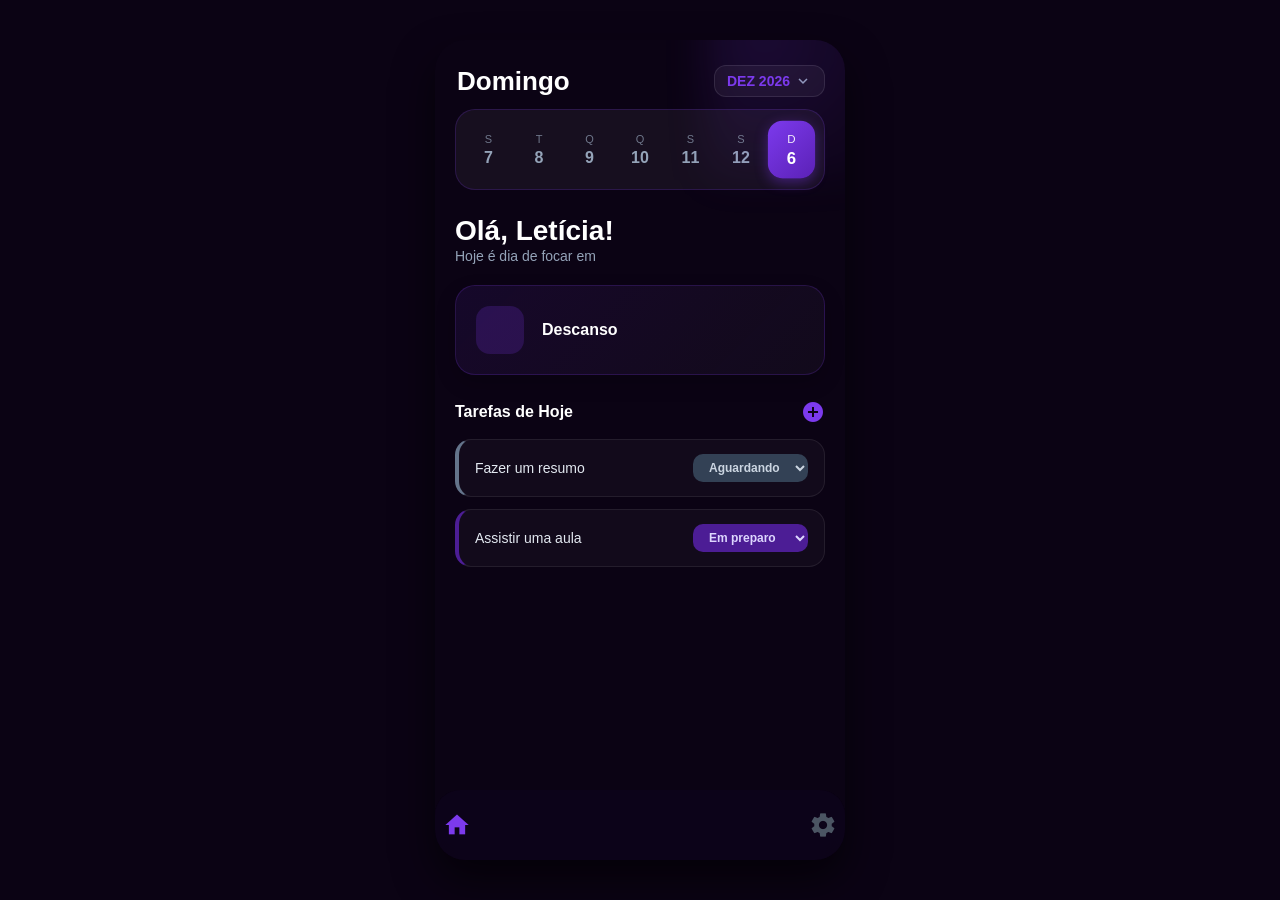
==== dashboard.html @ 3019b481 "adicionei uma lista de tarefas no dashboard" ====
<!DOCTYPE html>
<html lang="pt-BR">
<head>
    <meta charset="UTF-8">
    <meta name="viewport" content="width=device-width, initial-scale=1.0">
    <title>EduFocus - Painel</title>
    <link href="https://fonts.googleapis.com/icon?family=Material+Icons" rel="stylesheet">
    <link rel="stylesheet" href="dashboard.css">
</head>
<body>

    <div class="app-screen dashboard">
        <div class="sphere sphere-4"></div>
        
        <div class="dashboard-content">
                <div class="dashboard-header">
    <div class="header-top-row">
        <h1 id="current-day-name"></h1>
        <div class="month-selector" id="open-full-calendar">
            <span id="current-month-year">JUL 2026</span>
            <i class="material-icons">expand_more</i>
        </div>
    </div>

    <div class="calendar-strip">
        <div class="day" data-day="1"><small>S</small><strong class="num">-</strong></div>
        <div class="day" data-day="2"><small>T</small><strong class="num">-</strong></div>
        <div class="day" data-day="3"><small>Q</small><strong class="num">-</strong></div>
        <div class="day" data-day="4"><small>Q</small><strong class="num">-</strong></div>
        <div class="day" data-day="5"><small>S</small><strong class="num">-</strong></div>
        <div class="day" data-day="6"><small>S</small><strong class="num">-</strong></div>
        <div class="day" data-day="0"><small>D</small><strong class="num">-</strong></div>
    </div>
</div>

<div class="calendar-modal" id="calendar-modal">
    <div class="modal-content">
        <div class="modal-header">
            <button id="prev-month"><i class="material-icons">chevron_left</i></button>
            <h3 id="modal-month-title">Julho 2026</h3>
            <button id="next-month"><i class="material-icons">chevron_right</i></button>
        </div>
        <div class="modal-weekdays">
            <div>D</div><div>S</div><div>T</div><div>Q</div><div>Q</div><div>S</div><div>S</div>
        </div>
        <div class="modal-days-grid" id="modal-days-grid">
            </div>
        <button class="close-modal-btn" id="close-calendar">Fechar</button>
    </div>
</div>
            </header>

            <main class="main-stats">
        <div class="welcome-msg">
            <h2>Olá, Letícia!</h2>
            <span>Hoje é dia de focar em</span>
        </div>

        <div class="schedule-card">
            <div class="schedule-icon">
                <i class="material-icons" id="schedule-icon-day">auto_stories</i>
            </div>
            <div class="schedule-info">
                <h3 id="schedule-subject">Carregando cronograma...</h3>
                <p>Matéria do dia</p>
            </div>
        </div>

        <div class="tasks-section">
            <div class="tasks-header">
                <h4>Tarefas de Hoje</h4>
                <button id="add-task-btn"><i class="material-icons">add_circle</i></button>
            </div>
            
            <div class="tasks-list" id="tasks-list">
                </div>
        </div>
        </main>

            <nav class="bottom-nav">
                <span class="material-icons active">home</span>
                <span class="material-icons">leaderboard</span>
                <span class="material-icons">settings</span>
            </nav>
        </div>
    </div>

    <script src="script.js"></script>
</body>
</html>
---- dashboard.css ----
/* 1. RESET DE BORDAS E FONTES */
* {
    margin: 0;
    padding: 0;
    box-sizing: border-box;
    font-family: 'Segoe UI', Roboto, Helvetica, Arial, sans-serif;
}

body {
    width: 100vw;
    height: 100vh;
    background-color: #0b0314;
    display: flex;
    justify-content: center;
    align-items: center;
    overflow: hidden;
}

/* 2. ESTRUTURA DO CELULAR (FORÇANDO ALINHAMENTO NO TOPO) */
.app-screen {
    position: relative;
    width: 100%;
    max-width: 410px;
    height: 100%;
    max-height: 820px;
    border-radius: 30px;
    box-shadow: 0 20px 40px rgba(0,0,0,0.6);
    overflow: hidden;
    background-color: #0b0314;
    display: flex;
    flex-direction: column;
    justify-content: flex-start; /* Alinha o conteúdo estritamente no topo */
}

/* 3. A TELA DA DASHBOARD */
.dashboard {
    width: 100%;
    height: 100%;
    padding: 25px 20px 20px 20px; /* Margem sutil no topo para não colar na carcaça do celular */
    display: flex;
    flex-direction: column;
    justify-content: flex-start; /* Remove espaçamentos automáticos que jogam pro centro */
}

/* 4. CONTEÚDO DA DASHBOARD */
.dashboard-content {
    width: 100%;
    display: flex;
    flex-direction: column;
    justify-content: flex-start;
    flex-grow: 1; /* Ocupa o espaço útil superior */
}

/* 5. CABEÇALHO DO CALENDÁRIO (FIXADO NO TOPO) */
.dashboard-header {
    width: 100%;
    margin-bottom: 25px; /* Define exatamente o espaço fixo antes do próximo bloco */
}

#current-day-name {
    font-size: 26px;
    font-weight: 700;
    color: #ffffff;
    text-transform: capitalize;
    margin-bottom: 12px;
    padding-left: 2px;
}

/* FAIXA DO CALENDÁRIO */
.calendar-strip {
    display: flex;
    justify-content: space-between;
    background: rgba(255, 255, 255, 0.05);
    padding: 12px 10px;
    border-radius: 20px;
    border: 1px solid rgba(124, 58, 237, 0.2);
}

.day {
    width: 45px;
    height: 55px; /* Aumentamos um pouco a altura para caber os dois elementos */
    display: flex;
    flex-direction: column; /* Coloca a letra em cima e o número embaixo */
    align-items: center;
    justify-content: center;
    border-radius: 14px;
    color: #94a3b8;
    gap: 4px; /* Espaço sutil entre a letra e o número */
    transition: 0.3s;
}

.day small {
    font-size: 11px;
    font-weight: 500;
    text-transform: uppercase;
    opacity: 0.7;
}

/* Número do dia (maior) */
.day .num {
    font-size: 16px;
    font-weight: 700;
}

.day.active {
    background: linear-gradient(135deg, #7c3aed 0%, #5b21b6 100%);
    color: white;
    box-shadow: 0 4px 12px rgba(124, 58, 237, 0.4);
    transform: scale(1.05);
}

.day.active small {
    opacity: 0.9;
}

/* 6. BLOCO DE CONTEÚDO (LOGO ABAIXO DO CALENDÁRIO) */
.main-stats {
    width: 100%;
    display: flex;
    flex-direction: column;
    justify-content: flex-start;
    margin-bottom: auto; /* Truque CSS: empurra o menu de navegação lá para o rodapé */
}

.welcome-msg h2 {
    font-size: 28px;
    color: white;
}

.welcome-msg span {
    color: #94a3b8;
    font-size: 14px;
}

/* CARD DE TAREFA */
.task-card {
    background: rgba(255, 255, 255, 0.05);
    margin-top: 20px;
    padding: 20px;
    border-radius: 20px;
    display: flex;
    align-items: center;
    gap: 15px;
    border: 1px solid rgba(255, 255, 255, 0.1);
}

.status-dot {
    width: 8px;
    height: 8px;
    background: #22c55e;
    border-radius: 50%;
    margin-left: auto;
}

/* 7. MENU INFERIOR FIXADO EM BAIXO */
.bottom-nav {
    height: 70px;
    display: flex;
    justify-content: space-around;
    align-items: center;
    background: rgba(13, 4, 26, 0.95);
    backdrop-filter: blur(10px);
    border-radius: 25px 25px 0 0;
    margin: 0 -20px -20px -20px; /* Compensa o padding da dashboard para colar nas bordas */
}

.bottom-nav .material-icons {
    color: #4b5563;
    font-size: 28px;
    cursor: pointer;
}

.bottom-nav .active {
    color: #7c3aed;
}

/* ESFERA DE FUNDO */
.sphere-4 {
    position: absolute;
    width: 200px;
    height: 200px;
    top: -60px;
    right: -60px;
    background: radial-gradient(circle at 30% 30%, rgba(124, 58, 237, 0.15), transparent);
    filter: blur(20px);
    pointer-events: none;
}
/* Alinhamento do Dia e Mês no topo */
.header-top-row {
    display: flex;
    justify-content: space-between;
    align-items: center;
    width: 100%;
    margin-bottom: 12px;
}

/* Removemos a margem antiga do Domingo para não quebrar o layout */
#current-day-name {
    margin-bottom: 0 !important; 
}

/* Estilo do Seletor de Mês (Canto Direito) */
.month-selector {
    display: flex;
    align-items: center;
    gap: 4px;
    background: rgba(255, 255, 255, 0.05);
    padding: 6px 12px;
    border-radius: 12px;
    cursor: pointer;
    border: 1px solid rgba(255, 255, 255, 0.1);
    transition: 0.2s;
}

.month-selector:hover {
    background: rgba(255, 255, 255, 0.1);
}

.month-selector span {
    font-size: 14px;
    font-weight: 700;
    color: #7c3aed; /* Cor Roxa para destacar */
    text-transform: uppercase;
}

.month-selector i {
    color: #94a3b8;
    font-size: 18px;
}

/* --- TELA DO CALENDÁRIO COMPLETO (MODAL) --- */
.calendar-modal {
    position: absolute;
    top: 0;
    left: 0;
    width: 100%;
    height: 100%;
    background: rgba(11, 3, 20, 0.9);
    backdrop-filter: blur(8px);
    display: flex;
    justify-content: center;
    align-items: center;
    z-index: 100;
    opacity: 0;
    pointer-events: none;
    transition: 0.3s ease;
}

/* Quando o modal ganha a classe .open, ele aparece */
.calendar-modal.open {
    opacity: 1;
    pointer-events: auto;
}

.modal-content {
    background: #130924;
    width: 90%;
    border-radius: 24px;
    padding: 20px;
    border: 1px solid rgba(124, 58, 237, 0.3);
    box-shadow: 0 10px 30px rgba(0,0,0,0.5);
}

.modal-header {
    display: flex;
    justify-content: space-between;
    align-items: center;
    margin-bottom: 20px;
}

.modal-header h3 {
    color: white;
    font-size: 18px;
    font-weight: 700;
}

.modal-header button {
    background: none;
    border: none;
    color: #7c3aed;
    cursor: pointer;
}

.modal-weekdays {
    display: grid;
    grid-template-columns: repeat(7, 1fr);
    text-align: center;
    color: #4b5563;
    font-weight: 700;
    font-size: 12px;
    margin-bottom: 10px;
}

.modal-days-grid {
    display: grid;
    grid-template-columns: repeat(7, 1fr);
    gap: 8px;
    text-align: center;
}

.modal-day {
    color: #94a3b8;
    padding: 8px 0;
    font-size: 14px;
    font-weight: 600;
    border-radius: 8px;
}

.modal-day.empty {
    opacity: 0;
}

.modal-day.today {
    background: #7c3aed;
    color: white;
}

.close-modal-btn {
    width: 100%;
    background: rgba(255, 255, 255, 0.05);
    border: 1px solid rgba(255, 255, 255, 0.1);
    color: white;
    padding: 12px;
    border-radius: 14px;
    margin-top: 20px;
    font-weight: 600;
    cursor: pointer;
}
/* Estilização do Título "Hoje é dia de focar em" */
.focus-title {
    color: #94a3b8;
    font-size: 15px;
    font-weight: 500;
    display: block;
    margin-top: 5px;
}

/* Card do Cronograma Dinâmico */
.schedule-card {
    background: linear-gradient(135deg, rgba(124, 58, 237, 0.1) 0%, rgba(255, 255, 255, 0.03) 100%);
    margin-top: 20px;
    padding: 20px;
    border-radius: 20px;
    display: flex;
    align-items: center;
    gap: 18px;
    border: 1px solid rgba(124, 58, 237, 0.2);
    box-shadow: 0 8px 20px rgba(0, 0, 0, 0.2);
}

/* Ícone Redondo */
.schedule-icon {
    width: 48px;
    height: 48px;
    background: rgba(124, 58, 237, 0.2);
    border-radius: 14px;
    display: flex;
    align-items: center;
    justify-content: center;
}

.schedule-icon i {
    color: #a78bfa;
    font-size: 24px;
}

/* Textos do Card */
.schedule-info h3 {
    color: #ffffff;
    font-size: 16px;
    font-weight: 600;
    line-height: 1.4;
}

.schedule-info p {
    color: #64748b;
    font-size: 12px;
    margin-top: 2px;
    text-transform: uppercase;
    letter-spacing: 0.5px;
}
/* Container Geral de Tarefas */
.tasks-section {
    margin-top: 25px;
    width: 100%;
}

.tasks-header {
    display: flex;
    justify-content: space-between;
    align-items: center;
    margin-bottom: 15px;
}

.tasks-header h4 {
    color: #ffffff;
    font-size: 16px;
    font-weight: 600;
}

.tasks-header button {
    background: none;
    border: none;
    color: #7c3aed;
    cursor: pointer;
    display: flex;
    align-items: center;
}

/* Lista e Card de Tarefa */
.tasks-list {
    display: flex;
    flex-direction: column;
    gap: 12px;
}

.task-item {
    background: rgba(255, 255, 255, 0.03);
    border: 1px solid rgba(255, 255, 255, 0.08);
    padding: 14px 16px;
    border-radius: 16px;
    display: flex;
    justify-content: space-between;
    align-items: center;
    transition: all 0.3s ease;
}

.task-text {
    color: #e2e8f0;
    font-size: 14px;
    font-weight: 500;
}

/* Seletor de Progresso (Estilo do Botão) */
.status-select {
    background: #1e1b4b;
    color: #ffffff;
    border: none;
    padding: 6px 12px;
    border-radius: 10px;
    font-size: 12px;
    font-weight: 600;
    cursor: pointer;
    outline: none;
    transition: background 0.3s ease;
}

/* --- CORES DOS ESTADOS DE PROGRESSO --- */
.task-item.status-todo {
    border-left: 4px solid #64748b; /* Borda cinza */
}
.task-item.status-todo .status-select {
    background: #334155; /* Botão cinza */
    color: #cbd5e1;
}

.task-item.status-doing {
    border-left: 4px solid #4c1d95; /* Borda roxo escuro */
}
.task-item.status-doing .status-select {
    background: #4c1d95; /* Botão roxo escuro */
    color: #ddd6fe;
}

.task-item.status-done {
    border-left: 4px solid #22c55e; /* Borda verde brilhante */
    opacity: 0.6; /* Dá o efeito visual de item arquivado/concluído */
}
.task-item.status-done .task-text {
    text-decoration: line-through; /* Risca o texto da tarefa */
    color: #64748b;
}
.task-item.status-done .status-select {
    background: #166534; /* Botão verde escuro */
    color: #4ade80;
}
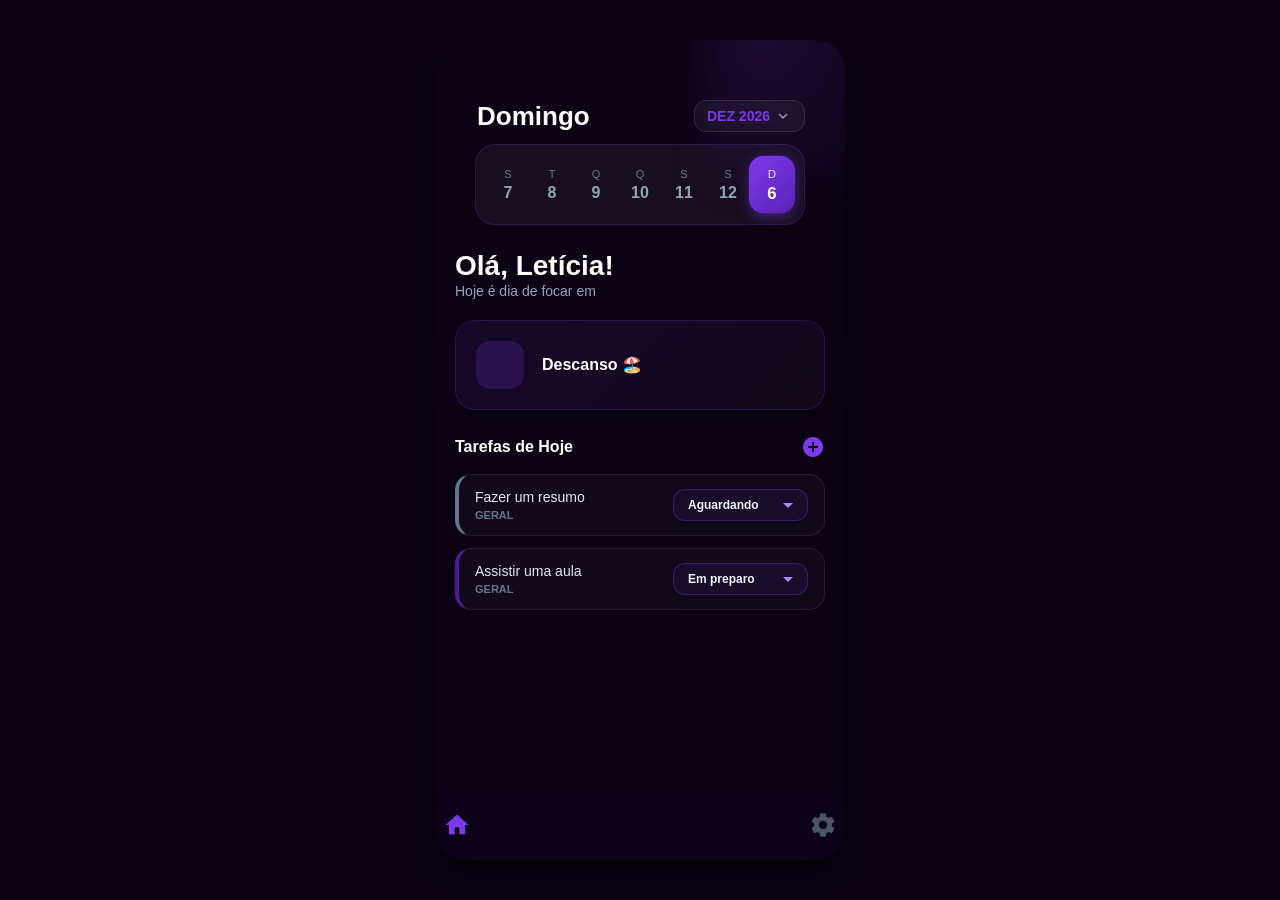
==== commit 972585df: "atualização do status de tarefa no dashboard" ====
--- a/dashboard.html
+++ b/dashboard.html
@@ -6,6 +6,7 @@
     <title>EduFocus - Painel</title>
     <link href="https://fonts.googleapis.com/icon?family=Material+Icons" rel="stylesheet">
     <link rel="stylesheet" href="dashboard.css">
+    <link rel="stylesheet" href="tarefas.css">
 </head>
 <body>
 
--- a/tarefas.css
+++ b/tarefas.css
@@ -0,0 +1,620 @@
+/* --- CONFIGURAÇÃO DE ESPAÇAMENTO GERAL DO TOPO --- */
+
+.dashboard-header {
+    padding-top: 35px;
+    padding-bottom: 10px;
+    margin-bottom: 15px;
+    padding-left: 20px;
+    padding-right: 20px;
+    box-sizing: border-box;
+}
+
+.dashboard-header .header-top-row {
+    display: flex;
+    justify-content: space-between;
+    align-items: center;
+    width: 100%;
+}
+
+#page-add-task-btn {
+    display: flex;
+    align-items: center;
+    justify-content: center;
+    padding: 0;
+    margin: 0;
+}
+
+/* --- ESTILOS DO CONTEÚDO (KANBAN) --- */
+
+.kanban-container {
+    display: flex;
+    flex-direction: column;
+    gap: 20px;
+    width: 100%;
+    height: 100%;
+    overflow-y: auto;
+    padding-bottom: 100px;
+    box-sizing: border-box;
+}
+
+.kanban-container::-webkit-scrollbar {
+    width: 0px;
+}
+
+.kanban-column {
+    background: rgba(255, 255, 255, 0.02);
+    border: 1px solid rgba(255, 255, 255, 0.05);
+    border-radius: 20px;
+    padding: 20px;
+}
+
+.column-title {
+    color: #94a3b8;
+    font-size: 13px;
+    font-weight: 700;
+    text-transform: uppercase;
+    letter-spacing: 0.8px;
+    margin-bottom: 16px;
+    display: flex;
+    align-items: center;
+    gap: 10px;
+}
+
+.column-title .dot {
+    width: 8px;
+    height: 8px;
+    border-radius: 50%;
+}
+.column-title .dot.todo { background: #64748b; }
+.column-title .dot.doing { background: #7c3aed; }
+.column-title .dot.done { background: #22c55e; }
+
+.kanban-list {
+    display: flex;
+    flex-direction: column;
+    gap: 12px;
+}
+
+/* --- CORREÇÃO E ALINHAMENTO INTERNO DOS CARDS --- */
+.kanban-list .task-item {
+    background: #130924 !important;
+    margin-top: 0;
+    padding: 16px 20px !important;
+    border-radius: 14px;
+    display: flex !important;
+    flex-direction: row !important; /* Alinha os lados em linha */
+    justify-content: space-between;
+    align-items: center; /* Centraliza verticalmente o texto e as ações */
+    box-sizing: border-box;
+    width: 100%;
+    gap: 12px;
+}
+
+/* Grupo da esquerda: Nome e Disciplina */
+.task-info {
+    display: flex;
+    flex-direction: column;
+    gap: 4px;
+    flex: 1; /* Ocupa o espaço livre à esquerda */
+    min-width: 0;
+}
+
+/* Texto da tarefa */
+.kanban-list .task-text {
+    color: #ffffff;
+    font-size: 15px;
+    font-weight: 500;
+    line-height: 1.4;
+    padding-right: 0;
+    word-break: break-word;
+}
+
+/* Disciplina abaixo do texto */
+.task-subject {
+    color: #64748b;
+    font-size: 11px;
+    font-weight: 600;
+    text-transform: uppercase;
+}
+
+/* Grupo da direita: Select + Lixeira lado a lado */
+.task-actions {
+    display: flex;
+    align-items: center;
+    gap: 8px;
+    flex-shrink: 0;
+}
+
+/* Ajustes no botão select */
+/* --- SELETOR DE STATUS ESTILO BADGE MODERNO --- */
+.kanban-list .status-select {
+    background: rgba(30, 21, 48, 0.75) !important;
+    color: #e2e8f0 !important;
+    border: 1px solid rgba(124, 58, 237, 0.3) !important;
+    border-radius: 12px !important;
+    padding: 6px 32px 6px 14px !important;
+    font-size: 12px !important;
+    font-weight: 600 !important;
+    letter-spacing: 0.3px;
+    height: 34px !important;
+    cursor: pointer;
+    outline: none;
+    box-shadow: 0 2px 8px rgba(0, 0, 0, 0.2);
+    transition: all 0.25s cubic-bezier(0.4, 0, 0.2, 1);
+    
+    /* Setinha minimalista moderna em roxo */
+    appearance: none;
+    -webkit-appearance: none;
+    -moz-appearance: none;
+    background-image: url("data:image/svg+xml;utf8,<svg xmlns='http://www.w3.org/2000/svg' width='24' height='24' viewBox='0 0 24 24' fill='none' stroke='%23a78bfa' stroke-width='2.5' stroke-linecap='round' stroke-linejoin='round'><polyline points='6 9 12 15 18 9'></polyline></svg>") !important;
+    background-repeat: no-repeat !important;
+    background-position: right 10px center !important;
+    background-size: 12px !important;
+}
+
+/* Efeito Hover (ao passar o mouse) */
+.kanban-list .status-select:hover {
+    border-color: #7c3aed !important;
+    background: rgba(45, 27, 78, 0.9) !important;
+    box-shadow: 0 0 12px rgba(124, 58, 237, 0.25);
+    transform: translateY(-1px);
+}
+
+/* Efeito ao Clicar / Foco */
+.kanban-list .status-select:focus {
+    border-color: #a78bfa !important;
+    box-shadow: 0 0 0 3px rgba(124, 58, 237, 0.3);
+}
+
+/* Estilo das opções internas do menu */
+.kanban-list .status-select option {
+    background-color: #130924 !important;
+    color: #ffffff !important;
+    padding: 10px;
+    font-weight: 500;
+}
+
+/* --- TELA DO QUADRINHO DE NOVA TAREFA (MODAL) --- */
+.task-modal {
+    position: fixed;
+    top: 0;
+    left: 0;
+    width: 100%;
+    height: 100%;
+    background: rgba(11, 3, 20, 0.85);
+    backdrop-filter: blur(8px);
+    display: flex;
+    justify-content: center;
+    align-items: center;
+    z-index: 200;
+    opacity: 0;
+    pointer-events: none;
+    transition: 0.3s ease;
+}
+
+.task-modal.open {
+    opacity: 1;
+    pointer-events: auto;
+}
+
+.task-modal-content {
+    background: #130924;
+    width: 85%;
+    max-width: 400px;
+    border-radius: 24px;
+    padding: 24px;
+    border: 1px solid rgba(124, 58, 237, 0.3);
+    box-shadow: 0 10px 30px rgba(0,0,0,0.6);
+}
+
+.task-modal-content h3 {
+    color: white;
+    font-size: 20px;
+    font-weight: 700;
+    margin-bottom: 20px;
+}
+
+.form-group {
+    display: flex;
+    flex-direction: column;
+    gap: 8px;
+    margin-bottom: 16px;
+}
+
+.form-group label {
+    color: #94a3b8;
+    font-size: 13px;
+    font-weight: 600;
+}
+
+.form-group input, .form-group select {
+    background: rgba(255, 255, 255, 0.05);
+    border: 1px solid rgba(255, 255, 255, 0.1);
+    padding: 12px;
+    border-radius: 12px;
+    color: white;
+    font-size: 14px;
+    outline: none;
+}
+
+.form-group input:focus, .form-group select:focus {
+    border-color: #7c3aed;
+}
+
+.modal-actions {
+    display: flex;
+    gap: 12px;
+    margin-top: 24px;
+}
+
+.modal-actions button {
+    flex: 1;
+    padding: 12px;
+    border-radius: 12px;
+    font-weight: 600;
+    font-size: 14px;
+    cursor: pointer;
+    border: none;
+}
+
+.btn-cancel {
+    background: rgba(255, 255, 255, 0.05);
+    color: #cbd5e1;
+}
+
+.btn-save {
+    background: #7c3aed;
+    color: white;
+}
+
+/* --- CONFIGURAÇÃO PREMIUM DOS CAMPOS DE SELEÇÃO (SELECT) --- */
+.form-group select {
+    background: rgba(30, 21, 48, 0.6) !important;
+    backdrop-filter: blur(4px);
+    border: 1px solid rgba(124, 58, 237, 0.25) !important;
+    border-radius: 16px !important;
+    padding: 14px 18px !important;
+    color: #f1f5f9 !important;
+    font-size: 14px;
+    font-weight: 600;
+    letter-spacing: 0.3px;
+    cursor: pointer;
+    outline: none;
+    width: 100%;
+    box-sizing: border-box;
+    transition: all 0.25s cubic-bezier(0.4, 0, 0.2, 1);
+    appearance: none;
+    -webkit-appearance: none;
+    -moz-appearance: none;
+    background-image: url("data:image/svg+xml;utf8,<svg xmlns='http://www.w3.org/2000/svg' width='24' height='24' viewBox='0 0 24 24' fill='none' stroke='%23a78bfa' stroke-width='2.5' stroke-linecap='round' stroke-linejoin='round'><polyline points='6 9 12 15 18 9'></polyline></svg>") !important;
+    background-repeat: no-repeat !important;
+    background-position: right 16px center !important;
+    background-size: 14px !important;
+    padding-right: 44px !important;
+    box-shadow: inset 0 1px 2px rgba(255, 255, 255, 0.05);
+}
+
+.custom-select-wrapper {
+    position: relative;
+    width: 100%;
+}
+
+.custom-select-trigger {
+    background: rgba(30, 21, 48, 0.6);
+    backdrop-filter: blur(4px);
+    border: 1px solid rgba(124, 58, 237, 0.25);
+    border-radius: 16px;
+    padding: 14px 18px;
+    color: #f1f5f9;
+    font-size: 14px;
+    font-weight: 600;
+    text-align: left;
+    width: 100%;
+    cursor: pointer;
+    display: flex;
+    justify-content: space-between;
+    align-items: center;
+    box-sizing: border-box;
+    transition: all 0.2s ease;
+}
+
+.custom-select-trigger::after {
+    content: "";
+    width: 0;
+    height: 0;
+    border-left: 5px solid transparent;
+    border-right: 5px solid transparent;
+    border-top: 5px solid #a78bfa;
+    transition: transform 0.3s ease;
+}
+
+.custom-select-wrapper.open .custom-select-trigger::after {
+    transform: rotate(180deg);
+}
+
+.custom-select-trigger:focus, .custom-select-wrapper.open .custom-select-trigger {
+    border-color: #7c3aed;
+    box-shadow: 0 0 0 3px rgba(124, 58, 237, 0.2);
+}
+
+.custom-options {
+    position: absolute;
+    top: calc(100% + 6px);
+    left: 0;
+    width: 100%;
+    background: #110722;
+    border: 1px solid rgba(124, 58, 237, 0.3);
+    border-radius: 16px;
+    box-shadow: 0 10px 25px rgba(0, 0, 0, 0.5);
+    z-index: 100;
+    opacity: 0;
+    visibility: hidden;
+    transform: translateY(-10px);
+    transition: all 0.2s ease;
+    max-height: 200px;
+    overflow-y: auto;
+}
+
+.custom-select-wrapper.open .custom-options {
+    opacity: 1;
+    visibility: visible;
+    transform: translateY(0);
+}
+
+.custom-option {
+    padding: 12px 18px;
+    color: #cbd5e1;
+    font-size: 14px;
+    font-weight: 500;
+    cursor: pointer;
+    transition: all 0.15s ease;
+}
+
+.custom-option:hover {
+    background: rgba(124, 58, 237, 0.2);
+    color: white;
+}
+
+.custom-option.selected {
+    background: #7c3aed;
+    color: white;
+    font-weight: 600;
+}
+
+/* --- BOTÃO DE LIXEIRA DISCRETO --- */
+.btn-trash-delete {
+    background: transparent;
+    border: none;
+    color: #64748b;
+    cursor: pointer;
+    padding: 4px;
+    border-radius: 8px;
+    display: flex;
+    align-items: center;
+    justify-content: center;
+    transition: all 0.2s ease;
+}
+
+.btn-trash-delete:hover {
+    color: #ef4444;
+    background: rgba(239, 68, 68, 0.1);
+}
+
+.btn-trash-delete:active {
+    transform: scale(0.9);
+}
+
+/* --- ESTILO DO AVISO DE CONFIRMAÇÃO (MODAL) --- */
+.confirm-modal {
+    position: fixed;
+    top: 0;
+    left: 0;
+    width: 100%;
+    height: 100%;
+    background: rgba(11, 3, 20, 0.9);
+    backdrop-filter: blur(10px);
+    display: flex;
+    justify-content: center;
+    align-items: center;
+    z-index: 99999 !important;
+    opacity: 0;
+    pointer-events: none;
+    transition: all 0.3s cubic-bezier(0.4, 0, 0.2, 1);
+}
+
+.confirm-modal.open {
+    opacity: 1 !important;
+    pointer-events: auto !important;
+}
+
+.confirm-modal-content {
+    background: #130924;
+    width: 85%;
+    max-width: 340px;
+    border-radius: 24px;
+    padding: 24px;
+    text-align: center;
+    border: 1px solid rgba(239, 68, 68, 0.2);
+    box-shadow: 0 15px 40px rgba(0,0,0,0.7);
+    transform: scale(0.9);
+    transition: all 0.3s cubic-bezier(0.4, 0, 0.2, 1);
+}
+
+.confirm-modal.open .confirm-modal-content {
+    transform: scale(1) !important;
+}
+
+.confirm-icon {
+    width: 60px;
+    height: 60px;
+    background: rgba(239, 68, 68, 0.1);
+    color: #ef4444;
+    border-radius: 50%;
+    display: flex;
+    align-items: center;
+    justify-content: center;
+    margin: 0 auto 16px auto;
+}
+
+.confirm-icon i { font-size: 32px; }
+
+.confirm-modal-content h3 {
+    color: white;
+    font-size: 18px;
+    font-weight: 700;
+    margin-bottom: 8px;
+}
+
+.confirm-modal-content p {
+    color: #94a3b8;
+    font-size: 14px;
+    line-height: 1.5;
+    margin-bottom: 24px;
+}
+
+.confirm-actions {
+    display: flex;
+    gap: 12px;
+}
+
+.confirm-actions button {
+    flex: 1;
+    padding: 12px;
+    border-radius: 12px;
+    font-weight: 600;
+    font-size: 14px;
+    cursor: pointer;
+    border: none;
+}
+
+.btn-keep { background: rgba(255, 255, 255, 0.05); color: #cbd5e1; }
+.btn-delete { background: #ef4444; color: white; }
+
+/* --- MENU DE STATUS CUSTOMIZADO ULTRA MODERNO --- */
+.task-status-wrapper {
+    position: relative;
+    width: 135px;
+}
+
+/* Botão principal do Status (Badge) */
+.status-badge {
+    background: rgba(26, 15, 46, 0.85) !important;
+    border: 1px solid rgba(124, 58, 237, 0.35) !important;
+    border-radius: 12px !important;
+    padding: 8px 14px !important;
+    color: #f1f5f9 !important;
+    font-size: 12px !important;
+    font-weight: 600 !important;
+    display: flex !important;
+    justify-content: space-between !important;
+    align-items: center !important;
+    cursor: pointer;
+    backdrop-filter: blur(8px);
+    transition: all 0.25s ease;
+    box-shadow: 0 4px 12px rgba(0, 0, 0, 0.3);
+}
+
+.status-badge:hover {
+    border-color: #a78bfa !important;
+    box-shadow: 0 0 12px rgba(124, 58, 237, 0.4);
+    transform: translateY(-1px);
+}
+
+/* CAIXINHA DE OPÇÕES (DROPDOWN MODERNO) */
+.task-status-wrapper .custom-options {
+    position: absolute;
+    top: calc(100% + 8px);
+    right: 0;
+    width: 150px;
+    background: rgba(19, 9, 36, 0.95);
+    backdrop-filter: blur(16px);
+    border: 1px solid rgba(167, 139, 250, 0.3);
+    border-radius: 16px;
+    padding: 6px;
+    box-shadow: 0 12px 30px rgba(0, 0, 0, 0.7), 0 0 20px rgba(124, 58, 237, 0.15);
+    z-index: 100;
+    opacity: 0;
+    visibility: hidden;
+    transform: translateY(-8px) scale(0.95);
+    transition: all 0.25s cubic-bezier(0.4, 0, 0.2, 1);
+}
+
+/* Animação suave ao abrir */
+.task-status-wrapper.open .custom-options {
+    opacity: 1;
+    visibility: visible;
+    transform: translateY(0) scale(1);
+}
+
+/* Cada opção dentro da caixinha */
+.task-status-wrapper .custom-option {
+    display: flex;
+    align-items: center;
+    gap: 8px;
+    padding: 10px 12px;
+    border-radius: 10px;
+    color: #cbd5e1;
+    font-size: 12px;
+    font-weight: 600;
+    cursor: pointer;
+    transition: all 0.2s ease;
+}
+
+.task-status-wrapper .custom-option:hover {
+    background: rgba(124, 58, 237, 0.25);
+    color: #ffffff;
+    padding-left: 15px; /* Efeito deslizar suave */
+}
+
+/* Opção selecionada */
+.task-status-wrapper .custom-option.selected {
+    background: rgba(124, 58, 237, 0.4);
+    color: #ffffff;
+}
+
+/* Pontinhos coloridos para indicar o status */
+.task-status-wrapper .dot {
+    width: 7px;
+    height: 7px;
+    border-radius: 50%;
+    display: inline-block;
+}
+.task-status-wrapper .dot.todo { background: #94a3b8; box-shadow: 0 0 6px #94a3b8; }
+.task-status-wrapper .dot.doing { background: #a78bfa; box-shadow: 0 0 6px #a78bfa; }
+.task-status-wrapper .dot.done { background: #22c55e; box-shadow: 0 0 6px #22c55e; }
+/* --- AVISO EM FORMATO RETANGULAR COMPACTO --- */
+#alert-modal .confirm-modal-content {
+    max-width: 300px !important;    /* Largura menor */
+    padding: 18px 20px !important;   /* Menos espaço interno (mais retangular) */
+    border-radius: 16px !important;  /* Bordas menos arredondadas */
+}
+
+/* Ícone menor e mais discreto */
+#alert-modal .confirm-icon {
+    width: 44px !important;
+    height: 44px !important;
+    margin-bottom: 10px !important;
+}
+
+#alert-modal .confirm-icon i {
+    font-size: 24px !important;
+}
+
+/* Título e Texto mais compactos */
+#alert-modal h3 {
+    font-size: 16px !important;
+    margin-bottom: 6px !important;
+}
+
+#alert-modal p {
+    font-size: 13px !important;
+    margin-bottom: 16px !important;
+    line-height: 1.4 !important;
+}
+
+/* Botão mais fino */
+#alert-modal .btn-delete {
+    padding: 9px 16px !important;
+    font-size: 13px !important;
+    border-radius: 10px !important;
+}
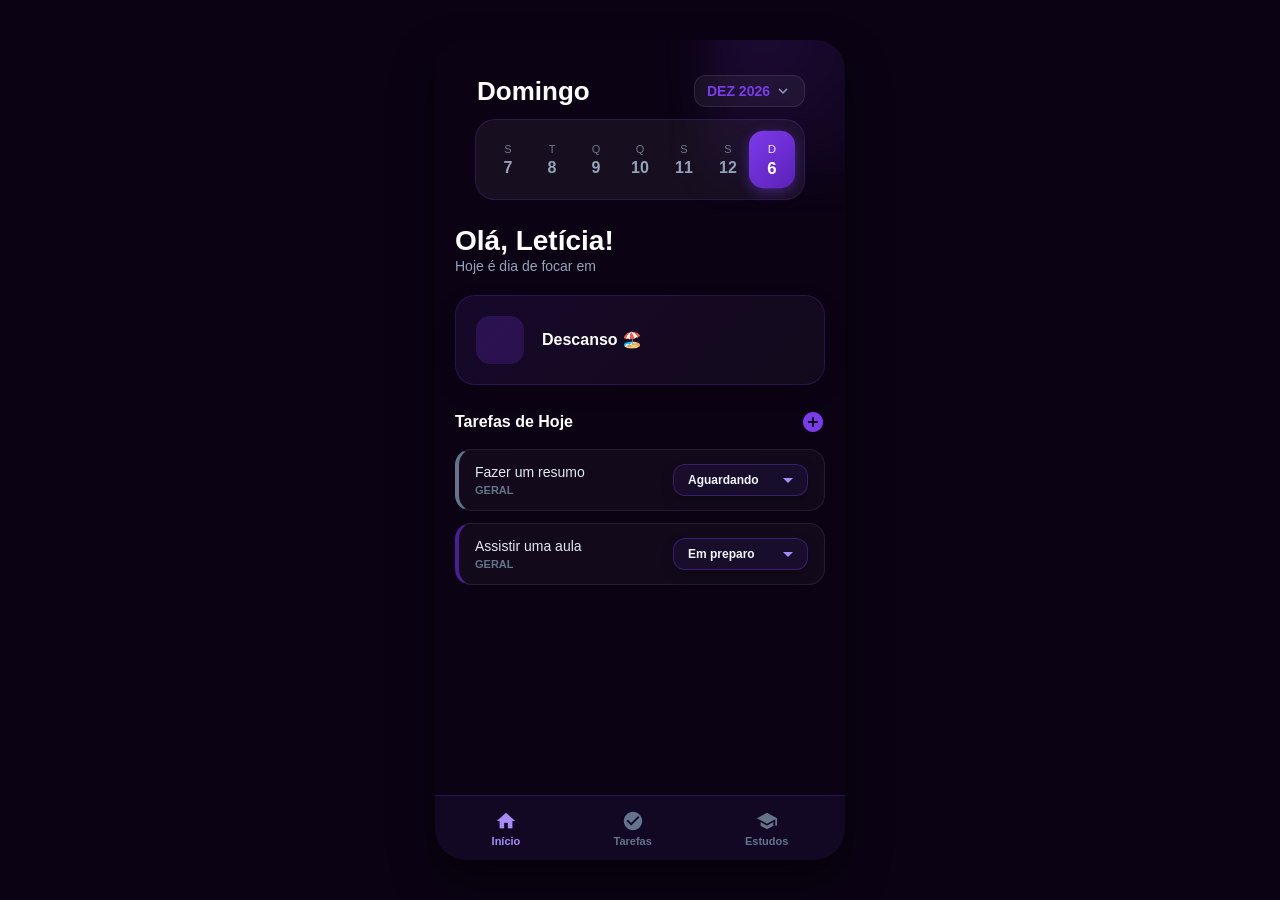
==== commit 2a600d81: "criei uma página de estudos" ====
--- a/dashboard.html
+++ b/dashboard.html
@@ -78,12 +78,21 @@
         </div>
         </main>
 
-            <nav class="bottom-nav">
-                <span class="material-icons active">home</span>
-                <span class="material-icons">leaderboard</span>
-                <span class="material-icons">settings</span>
-            </nav>
-        </div>
+        <nav class="bottom-nav">
+            <button class="nav-item active" id="nav-home">
+                <i class="material-icons">home</i>
+                <span>Início</span>
+            </button>
+            <button class="nav-item" id="nav-tasks">
+                <i class="material-icons">check_circle</i>
+                <span>Tarefas</span>
+            </button>
+            <button class="nav-item" id="nav-studies">
+                <i class="material-icons">school</i>
+                <span>Estudos</span>
+            </button>
+        </nav>
+
     </div>
 
     <script src="script.js"></script>
--- a/dashboard.css
+++ b/dashboard.css
@@ -13,10 +13,10 @@
     display: flex;
     justify-content: center;
     align-items: center;
-    overflow: hidden;
-}
-
-/* 2. ESTRUTURA DO CELULAR (FORÇANDO ALINHAMENTO NO TOPO) */
+    overflow: hidden; /* Mantém a página de fora travada e centralizada */
+}
+
+/* 2. ESTRUTURA DO CELULAR (MOLDURA FIXA E PROPORCIONAL) */
 .app-screen {
     position: relative;
     width: 100%;
@@ -29,26 +29,24 @@
     background-color: #0b0314;
     display: flex;
     flex-direction: column;
-    justify-content: flex-start; /* Alinha o conteúdo estritamente no topo */
-}
-
-/* 3. A TELA DA DASHBOARD */
-.dashboard {
-    width: 100%;
-    height: 100%;
-    padding: 25px 20px 20px 20px; /* Margem sutil no topo para não colar na carcaça do celular */
-    display: flex;
-    flex-direction: column;
-    justify-content: flex-start; /* Remove espaçamentos automáticos que jogam pro centro */
-}
-
-/* 4. CONTEÚDO DA DASHBOARD */
+    justify-content: flex-start;
+}
+
+/* CONTEÚDO ROLÁVEL (A ROLAGEM ACONTECE APENAS AQUI DENTRO) */
 .dashboard-content {
-    width: 100%;
-    display: flex;
-    flex-direction: column;
-    justify-content: flex-start;
-    flex-grow: 1; /* Ocupa o espaço útil superior */
+    flex: 1;
+    overflow-y: auto !important;
+    padding: 0 20px 90px 20px !important; /* Espaço para o menu não cobrir o final */
+    box-sizing: border-box;
+}
+
+/* Esconde a barra de rolagem visualmente para manter o visual limpo de app */
+.dashboard-content::-webkit-scrollbar {
+    display: none;
+}
+.dashboard-content {
+    -ms-overflow-style: none;
+    scrollbar-width: none;
 }
 
 /* 5. CABEÇALHO DO CALENDÁRIO (FIXADO NO TOPO) */
@@ -153,25 +151,61 @@
 }
 
 /* 7. MENU INFERIOR FIXADO EM BAIXO */
+/* 7. NAVEGAÇÃO INFERIOR MODERNA */
+/* --- NAVEGAÇÃO INFERIOR PROPORCIONAL AO APP --- */
 .bottom-nav {
-    height: 70px;
+    position: absolute; /* Prende o menu dentro do .app-screen */
+    bottom: 0;
+    left: 0;
+    width: 100%;
+    height: 65px;
+    background: rgba(19, 9, 36, 0.95) !important;
+    backdrop-filter: blur(12px);
+    border-top: 1px solid rgba(124, 58, 237, 0.2);
     display: flex;
     justify-content: space-around;
     align-items: center;
-    background: rgba(13, 4, 26, 0.95);
-    backdrop-filter: blur(10px);
-    border-radius: 25px 25px 0 0;
-    margin: 0 -20px -20px -20px; /* Compensa o padding da dashboard para colar nas bordas */
-}
-
-.bottom-nav .material-icons {
-    color: #4b5563;
-    font-size: 28px;
+    z-index: 999;
+    padding: 0 10px;
+    box-sizing: border-box;
+    border-bottom-left-radius: 30px; /* Acompanha a curva do aplicativo */
+    border-bottom-right-radius: 30px;
+}
+
+/* Botões da navegação */
+.bottom-nav .nav-item {
+    background: transparent !important;
+    border: none !important;
+    outline: none;
+    display: flex;
+    flex-direction: column;
+    align-items: center;
+    justify-content: center;
+    color: #64748b !important;
+    font-size: 11px;
+    font-weight: 600;
     cursor: pointer;
-}
-
-.bottom-nav .active {
-    color: #7c3aed;
+    gap: 3px;
+    padding: 6px 12px;
+    border-radius: 12px;
+    transition: all 0.2s ease;
+}
+
+.bottom-nav .nav-item i {
+    font-size: 22px !important;
+    color: inherit !important;
+}
+
+.bottom-nav .nav-item.active {
+    color: #a78bfa !important;
+}
+
+.bottom-nav .nav-item.active i {
+    color: #a78bfa !important;
+}
+
+.bottom-nav .nav-item:hover {
+    color: #ffffff !important;
 }
 
 /* ESFERA DE FUNDO */
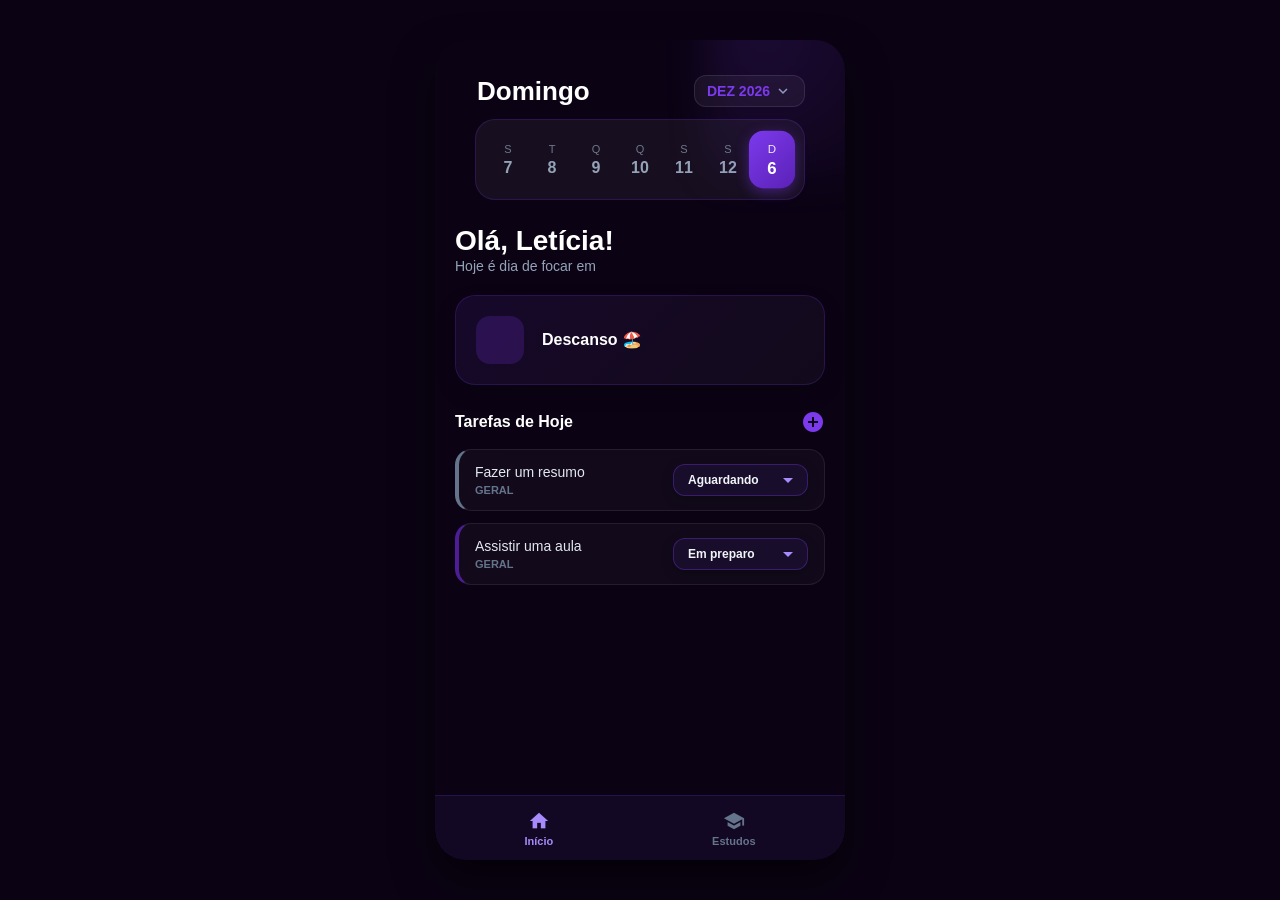
==== commit d9baed33: "ajustes na barra de navegação do app" ====
--- a/dashboard.html
+++ b/dashboard.html
@@ -79,19 +79,16 @@
         </main>
 
         <nav class="bottom-nav">
-            <button class="nav-item active" id="nav-home">
-                <i class="material-icons">home</i>
-                <span>Início</span>
-            </button>
-            <button class="nav-item" id="nav-tasks">
-                <i class="material-icons">check_circle</i>
-                <span>Tarefas</span>
-            </button>
-            <button class="nav-item" id="nav-studies">
-                <i class="material-icons">school</i>
-                <span>Estudos</span>
-            </button>
-        </nav>
+    <button class="nav-item active" id="nav-home">
+        <i class="material-icons">home</i>
+        <span>Início</span>
+    </button>
+
+    <button class="nav-item" id="nav-studies">
+        <i class="material-icons">school</i>
+        <span>Estudos</span>
+    </button>
+</nav>
 
     </div>
 
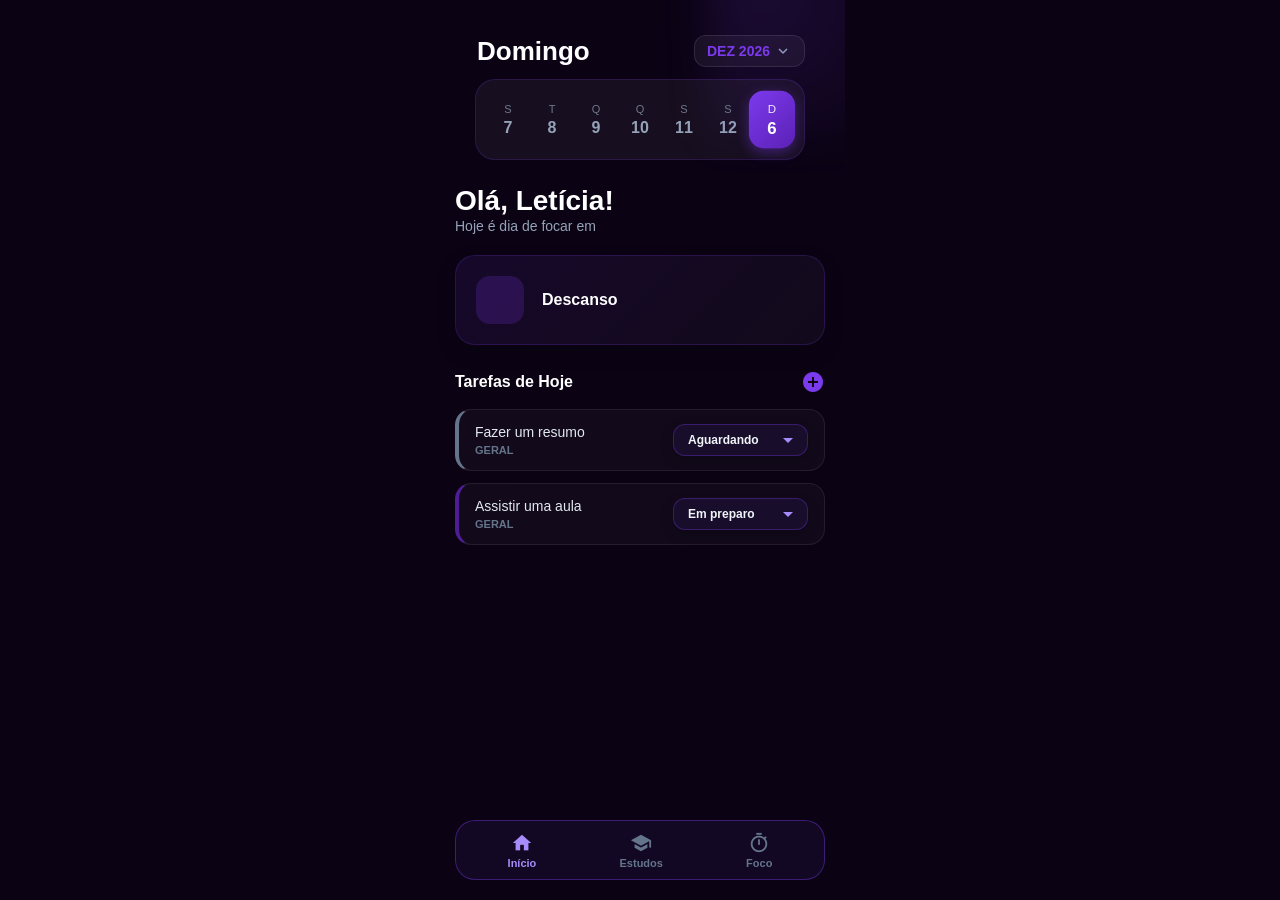
==== commit 618e80f4: "criei um pomodoro" ====
--- a/dashboard.html
+++ b/dashboard.html
@@ -83,10 +83,13 @@
         <i class="material-icons">home</i>
         <span>Início</span>
     </button>
-
     <button class="nav-item" id="nav-studies">
         <i class="material-icons">school</i>
         <span>Estudos</span>
+    </button>
+    <button class="nav-item" id="nav-pomodoro">
+        <i class="material-icons">timer</i>
+        <span>Foco</span>
     </button>
 </nav>
 
--- a/dashboard.css
+++ b/dashboard.css
@@ -21,22 +21,21 @@
     position: relative;
     width: 100%;
     max-width: 410px;
-    height: 100%;
-    max-height: 820px;
-    border-radius: 30px;
-    box-shadow: 0 20px 40px rgba(0,0,0,0.6);
+    height: 100vh;
+    height: 100dvh;
+    max-height: 100%; /* Força a moldura a nunca passar da tela do aparelho */
+    border-radius: 0;  /* No celular preenche sem cortar cantos */
     overflow: hidden;
     background-color: #0b0314;
     display: flex;
     flex-direction: column;
-    justify-content: flex-start;
 }
 
 /* CONTEÚDO ROLÁVEL (A ROLAGEM ACONTECE APENAS AQUI DENTRO) */
 .dashboard-content {
     flex: 1;
     overflow-y: auto !important;
-    padding: 0 20px 90px 20px !important; /* Espaço para o menu não cobrir o final */
+    padding: 0 20px 110px 20px !important; /* Dá espaço pro menu subir */
     box-sizing: border-box;
 }
 
@@ -154,24 +153,24 @@
 /* 7. NAVEGAÇÃO INFERIOR MODERNA */
 /* --- NAVEGAÇÃO INFERIOR PROPORCIONAL AO APP --- */
 .bottom-nav {
-    position: absolute; /* Prende o menu dentro do .app-screen */
-    bottom: 0;
-    left: 0;
-    width: 100%;
-    height: 65px;
-    background: rgba(19, 9, 36, 0.95) !important;
+    position: fixed !important;
+    bottom: max(20px, env(safe-area-inset-bottom) + 10px) !important;
+    left: 50% !important;
+    transform: translateX(-50%) !important; /* Centraliza perfeitamente em qualquer tela */
+    width: 90% !important;
+    max-width: 370px !important;
+    height: 60px;
+    background: rgba(19, 9, 36, 0.98) !important;
     backdrop-filter: blur(12px);
-    border-top: 1px solid rgba(124, 58, 237, 0.2);
+    border: 1px solid rgba(124, 58, 237, 0.4);
+    border-radius: 20px !important;
     display: flex;
     justify-content: space-around;
     align-items: center;
-    z-index: 999;
+    z-index: 9999 !important;
     padding: 0 10px;
     box-sizing: border-box;
-    border-bottom-left-radius: 30px; /* Acompanha a curva do aplicativo */
-    border-bottom-right-radius: 30px;
-}
-
+}
 /* Botões da navegação */
 .bottom-nav .nav-item {
     background: transparent !important;
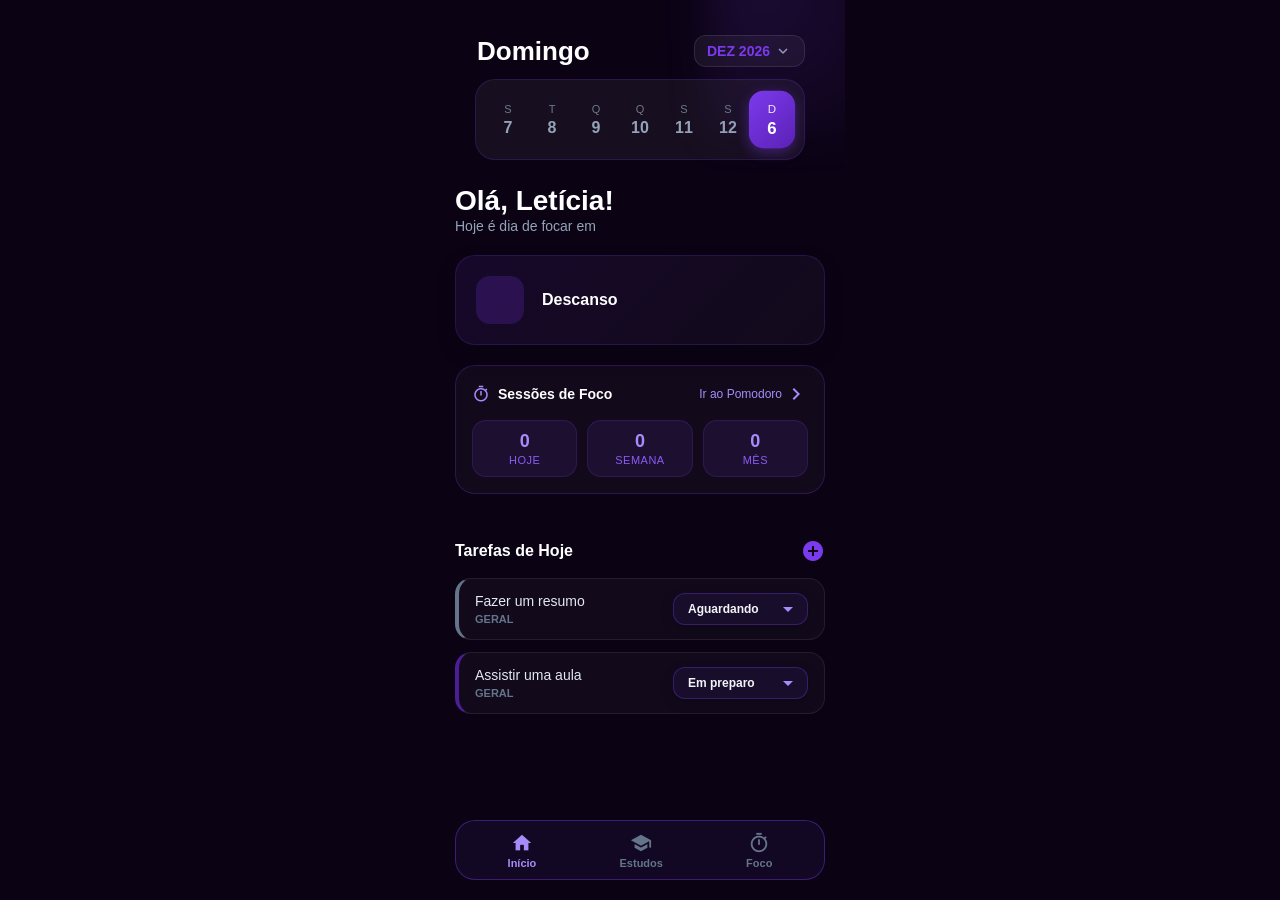
==== commit 7609e31c: "alteração no pomodoro do dashboard" ====
--- a/dashboard.html
+++ b/dashboard.html
@@ -67,6 +67,33 @@
             </div>
         </div>
 
+        <div class="dashboard-stats-card">
+    <div class="stats-header">
+        <div class="stats-title">
+            <i class="material-icons">timer</i>
+            <span>Sessões de Foco</span>
+        </div>
+        <button class="btn-go-pomodoro" onclick="location.href='pomodoro.html'">
+            Ir ao Pomodoro <i class="material-icons">chevron_right</i>
+        </button>
+    </div>
+
+    <div class="stats-grid">
+        <div class="stat-box">
+            <span class="stat-number" id="dash-stat-today">0</span>
+            <span class="stat-text">Hoje</span>
+        </div>
+        <div class="stat-box">
+            <span class="stat-number" id="dash-stat-week">0</span>
+            <span class="stat-text">Semana</span>
+        </div>
+        <div class="stat-box">
+            <span class="stat-number" id="dash-stat-month">0</span>
+            <span class="stat-text">Mês</span>
+        </div>
+    </div>
+</div>
+
         <div class="tasks-section">
             <div class="tasks-header">
                 <h4>Tarefas de Hoje</h4>
--- a/dashboard.css
+++ b/dashboard.css
@@ -506,4 +506,81 @@
 .task-item.status-done .status-select {
     background: #166534; /* Botão verde escuro */
     color: #4ade80;
+}
+/* --- CARD DE ESTATÍSTICAS NA DASHBOARD --- */
+.dashboard-stats-card {
+    background: rgba(255, 255, 255, 0.03);
+    border: 1px solid rgba(124, 58, 237, 0.25);
+    border-radius: 20px;
+    padding: 16px;
+    margin: 20px 0;
+    backdrop-filter: blur(10px);
+}
+
+.stats-header {
+    display: flex;
+    justify-content: space-between;
+    align-items: center;
+    margin-bottom: 14px;
+}
+
+.stats-title {
+    display: flex;
+    align-items: center;
+    gap: 8px;
+    color: #fff;
+    font-size: 14px;
+    font-weight: 600;
+}
+
+.stats-title i {
+    color: #a78bfa;
+    font-size: 18px;
+}
+
+.btn-go-pomodoro {
+    background: transparent;
+    border: none;
+    color: #a78bfa;
+    font-size: 12px;
+    display: flex;
+    align-items: center;
+    cursor: pointer;
+    gap: 2px;
+    transition: color 0.2s;
+}
+
+.btn-go-pomodoro:hover {
+    color: #fff;
+}
+
+.stats-grid {
+    display: flex;
+    justify-content: space-between;
+    gap: 10px;
+}
+
+.stat-box {
+    flex: 1;
+    background: rgba(124, 58, 237, 0.1);
+    border: 1px solid rgba(124, 58, 237, 0.2);
+    border-radius: 14px;
+    padding: 10px 8px;
+    display: flex;
+    flex-direction: column;
+    align-items: center;
+}
+
+.stat-number {
+    font-size: 18px;
+    font-weight: 700;
+    color: #a78bfa;
+}
+
+.stat-text {
+    font-size: 11px;
+    color: #8b5cf6;
+    margin-top: 2px;
+    text-transform: uppercase;
+    letter-spacing: 0.5px;
 }
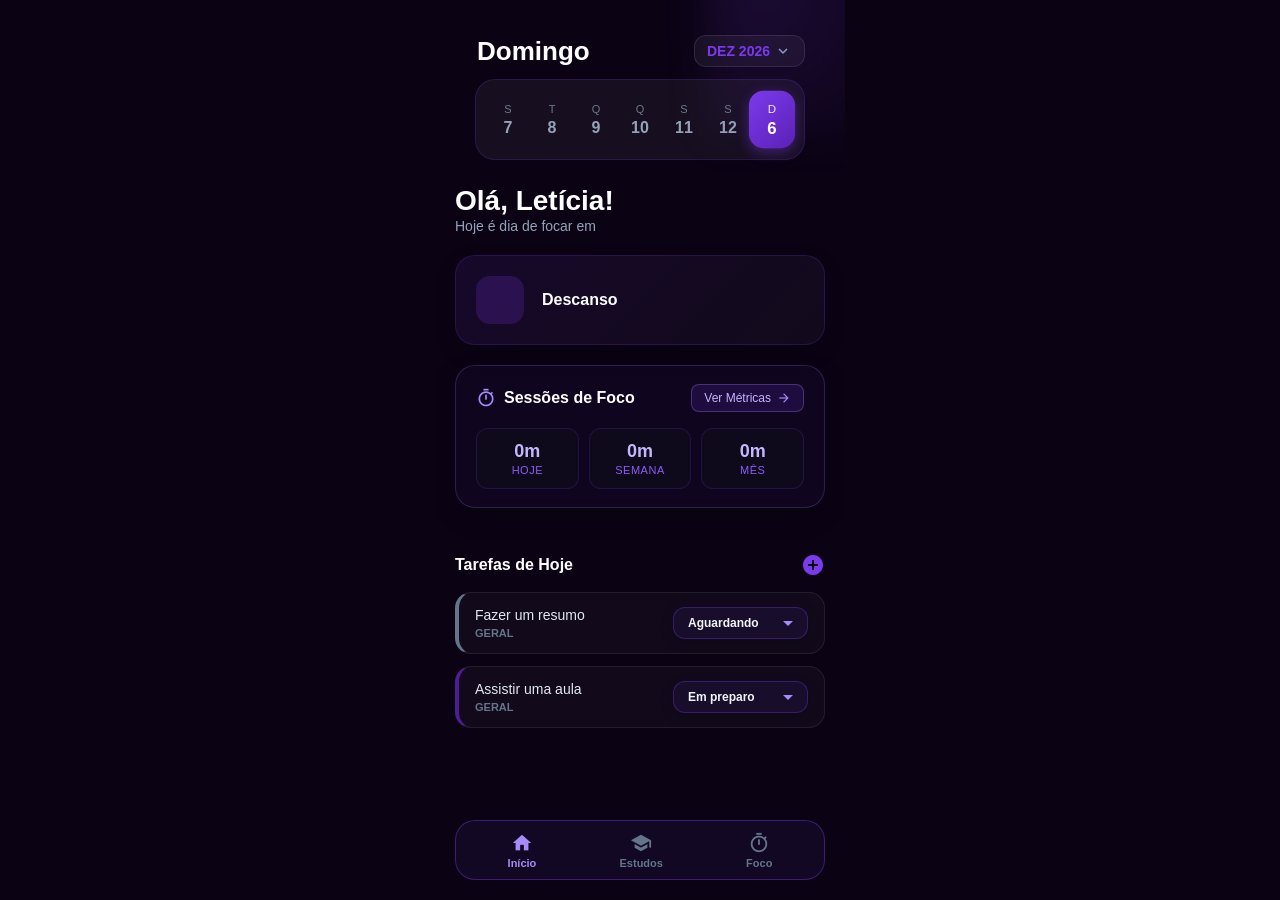
==== commit 8c0f6083: "adicionei uma página de métricas de desempenho" ====
--- a/dashboard.html
+++ b/dashboard.html
@@ -66,18 +66,19 @@
                 <p>Matéria do dia</p>
             </div>
         </div>
-
-        <div class="dashboard-stats-card">
-    <div class="stats-header">
-        <div class="stats-title">
+<div class="dashboard-card-container">
+        <div class="dashboard-card">
+    <div class="card-header-flex">
+        <div class="card-header-title">
             <i class="material-icons">timer</i>
-            <span>Sessões de Foco</span>
+            <h3>Sessões de Foco</h3>
         </div>
-        <button class="btn-go-pomodoro" onclick="location.href='pomodoro.html'">
-            Ir ao Pomodoro <i class="material-icons">chevron_right</i>
-        </button>
+        <button class="btn-card-action" onclick="location.href='metricas.html'">
+    Ver Métricas
+    <i class="material-icons">arrow_forward</i>
+</button>
     </div>
-
+</div>
     <div class="stats-grid">
         <div class="stat-box">
             <span class="stat-number" id="dash-stat-today">0</span>
@@ -93,7 +94,6 @@
         </div>
     </div>
 </div>
-
         <div class="tasks-section">
             <div class="tasks-header">
                 <h4>Tarefas de Hoje</h4>
--- a/dashboard.css
+++ b/dashboard.css
@@ -583,4 +583,193 @@
     margin-top: 2px;
     text-transform: uppercase;
     letter-spacing: 0.5px;
+}
+.btn-card-action {
+    display: inline-flex;        /* Faz a caixa ter o tamanho justo do conteúdo */
+    align-items: center;
+    justify-content: center;
+    gap: 8px;                   /* Distância justa entre o texto e a seta */
+    
+    width: fit-content;          /* Ajusta a largura exata da frase */
+    margin: 10px auto 0 auto;    /* Centraliza a caixinha dentro do card */
+    padding: 6px 14px;           /* Espaçamento interno proporcional e delicado */
+    
+    background: rgba(124, 58, 237, 0.12);
+    border: 1px solid rgba(167, 139, 250, 0.25);
+    border-radius: 8px;
+    
+    color: #c4b5fd;
+    font-size: 12px;
+    font-weight: 500;
+    cursor: pointer;
+    transition: all 0.2s ease;
+}
+
+/* Ícone da seta alinhado */
+.btn-card-action .material-icons {
+    font-size: 15px;
+    color: #a78bfa;
+    transition: transform 0.2s ease;
+}
+
+/* Efeito ao passar o mouse */
+.btn-card-action:hover {
+    background: rgba(124, 58, 237, 0.25);
+    color: #ffffff;
+}
+
+.btn-card-action:hover .material-icons {
+    transform: translateX(3px);  /* Seta desliza levemente */
+    color: #ffffff;
+}
+/* Container que alinha Título (esquerda) e Botão (direita) */
+.card-header-flex {
+    display: flex;
+    align-items: center;
+    justify-content: space-between;
+    margin-bottom: 16px;
+    width: 100%;
+}
+
+/* Agrupamento do Ícone + Título */
+.card-header-title {
+    display: flex;
+    align-items: center;
+    gap: 8px;
+}
+
+.card-header-title h3 {
+    font-size: 16px;
+    font-weight: 600;
+    color: #ffffff;
+    margin: 0;
+}
+
+.card-header-title .material-icons {
+    color: #a78bfa;
+    font-size: 20px;
+}
+
+/* Ajuste no botão para ficar compacto ao lado do título */
+.btn-card-action {
+    display: inline-flex;
+    align-items: center;
+    gap: 6px;
+    padding: 6px 12px;
+    margin: 0; /* Remove margens externas antigas */
+    background: rgba(124, 58, 237, 0.12);
+    border: 1px solid rgba(167, 139, 250, 0.25);
+    border-radius: 8px;
+    color: #c4b5fd;
+    font-size: 12px;
+    font-weight: 500;
+    cursor: pointer;
+    transition: all 0.2s ease;
+}
+
+.btn-card-action .material-icons {
+    font-size: 14px;
+    color: #a78bfa;
+}
+
+.btn-card-action:hover {
+    background: rgba(124, 58, 237, 0.25);
+    color: #ffffff;
+}
+/* --- CONTAINER PRINCIPAL DO CARD (ROXO TRANSLÚCIDO) --- */
+.dashboard-card-container {
+    background: rgba(124, 58, 237, 0.05); /* Fundo sutil roxo */
+    border: 1px solid rgba(167, 139, 250, 0.2); /* Borda roxa delicada */
+    border-radius: 20px;
+    padding: 18px 20px;
+    margin: 20px 0; /* Separa bem dos elementos de cima e de baixo */
+    backdrop-filter: blur(10px); /* Efeito suave de vidro */
+    box-shadow: 0 8px 24px rgba(0, 0, 0, 0.2);
+}
+
+/* CABEÇALHO (Título à esquerda e Botão à direita) */
+.card-header-flex {
+    display: flex;
+    align-items: center;
+    justify-content: space-between;
+    margin-bottom: 16px;
+    width: 100%;
+}
+
+.card-header-title {
+    display: flex;
+    align-items: center;
+    gap: 8px;
+}
+
+.card-header-title h3 {
+    font-size: 16px;
+    font-weight: 600;
+    color: #ffffff;
+    margin: 0;
+}
+
+.card-header-title .material-icons {
+    color: #a78bfa;
+    font-size: 20px;
+}
+
+/* BOTÃO DE MÉTRICAS */
+.btn-card-action {
+    display: inline-flex;
+    align-items: center;
+    gap: 6px;
+    padding: 6px 12px;
+    margin: 0;
+    background: rgba(124, 58, 237, 0.15);
+    border: 1px solid rgba(167, 139, 250, 0.3);
+    border-radius: 8px;
+    color: #c4b5fd;
+    font-size: 12px;
+    font-weight: 500;
+    cursor: pointer;
+    transition: all 0.2s ease;
+}
+
+.btn-card-action .material-icons {
+    font-size: 14px;
+    color: #a78bfa;
+}
+
+.btn-card-action:hover {
+    background: rgba(124, 58, 237, 0.3);
+    color: #ffffff;
+}
+
+/* LINHA DOS CONTADORES DA SESSÃO */
+.stats-row {
+    display: grid;
+    grid-template-columns: repeat(3, 1fr);
+    gap: 12px;
+}
+
+.stat-box {
+    background: rgba(15, 12, 29, 0.6); /* Caixa escura para destacar o número */
+    border: 1px solid rgba(124, 58, 237, 0.2);
+    border-radius: 12px;
+    padding: 12px 8px;
+    text-align: center;
+    display: flex;
+    flex-direction: column;
+    align-items: center;
+    justify-content: center;
+}
+
+.stat-number {
+    font-size: 18px;
+    font-weight: 700;
+    color: #c4b5fd;
+}
+
+.stat-label {
+    font-size: 10px;
+    font-weight: 600;
+    color: #a78bfa;
+    margin-top: 4px;
+    letter-spacing: 0.5px;
 }
